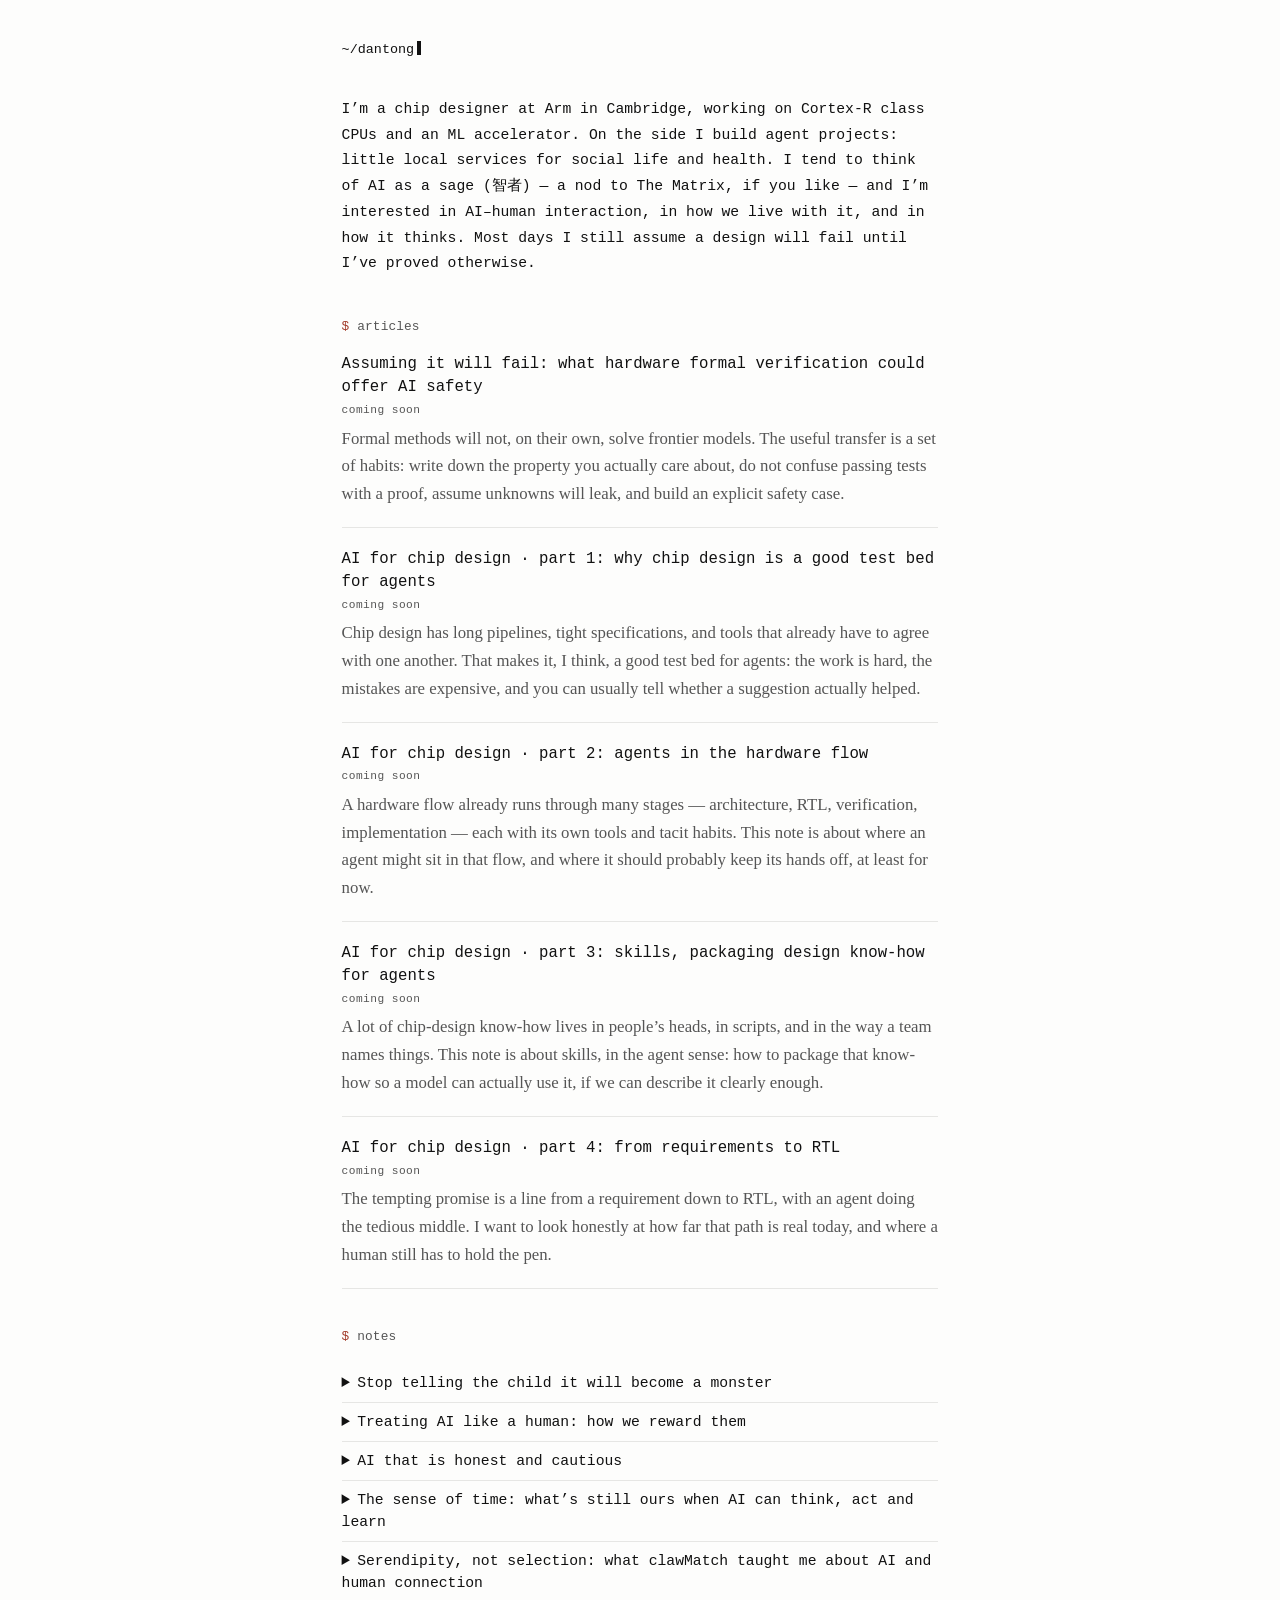
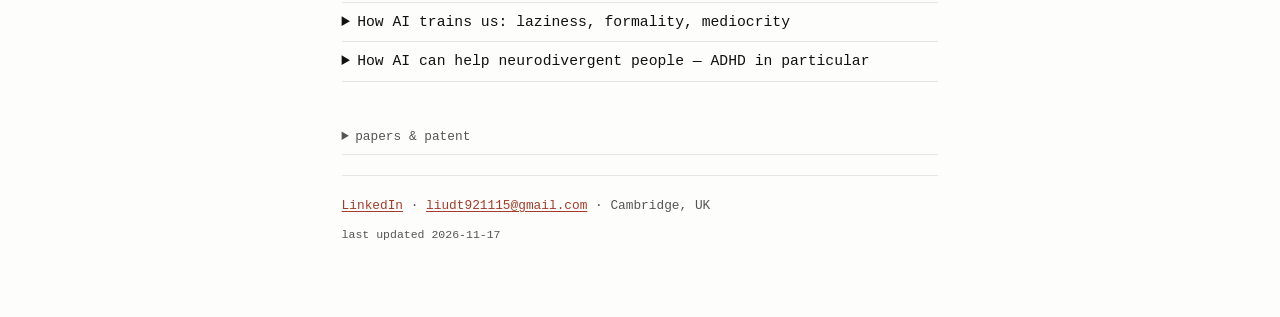
==== index.html @ 7b9e7ab5 "Add website" ====
<!DOCTYPE html>
<html lang="en-GB">
<head>
  <meta charset="utf-8">
  <meta name="viewport" content="width=device-width, initial-scale=1">
  <title>Dantong Liu</title>
  <meta name="description" content="Chip designer at Arm, writing about AI, agents, and how we live with a sage-like intelligence.">
  <link rel="stylesheet" href="styles.css">
</head>
<body>
  <div class="wrap">
    <header>
      <a class="mark" href="index.html" aria-current="page" aria-label="Home">~/dantong</a>
    </header>

    <main>
      <section class="intro">
        <p>I’m a chip designer at Arm in Cambridge, working on Cortex-R class CPUs and an ML accelerator. On the side I build agent projects: little local services for social life and health. I tend to think of AI as a sage (智者) — a nod to The Matrix, if you like — and I’m interested in AI–human interaction, in how we live with it, and in how it thinks. Most days I still assume a design will fail until I’ve proved otherwise.</p>
      </section>

      <section id="articles">
        <h2>articles</h2>

        <article class="article">
          <h3>Assuming it will fail: what hardware formal verification could offer AI safety <span class="status">coming soon</span></h3>
          <p>Formal methods will not, on their own, solve frontier models. The useful transfer is a set of habits: write down the property you actually care about, do not confuse passing tests with a proof, assume unknowns will leak, and build an explicit safety case.</p>
        </article>

        <article class="article">
          <h3>AI for chip design · part 1: why chip design is a good test bed for agents <span class="status">coming soon</span></h3>
          <p>Chip design has long pipelines, tight specifications, and tools that already have to agree with one another. That makes it, I think, a good test bed for agents: the work is hard, the mistakes are expensive, and you can usually tell whether a suggestion actually helped.</p>
        </article>

        <article class="article">
          <h3>AI for chip design · part 2: agents in the hardware flow <span class="status">coming soon</span></h3>
          <p>A hardware flow already runs through many stages — architecture, RTL, verification, implementation — each with its own tools and tacit habits. This note is about where an agent might sit in that flow, and where it should probably keep its hands off, at least for now.</p>
        </article>

        <article class="article">
          <h3>AI for chip design · part 3: skills, packaging design know-how for agents <span class="status">coming soon</span></h3>
          <p>A lot of chip-design know-how lives in people’s heads, in scripts, and in the way a team names things. This note is about skills, in the agent sense: how to package that know-how so a model can actually use it, if we can describe it clearly enough.</p>
        </article>

        <article class="article">
          <h3>AI for chip design · part 4: from requirements to RTL <span class="status">coming soon</span></h3>
          <p>The tempting promise is a line from a requirement down to RTL, with an agent doing the tedious middle. I want to look honestly at how far that path is real today, and where a human still has to hold the pen.</p>
        </article>
      </section>

      <section id="notes">
        <h2>notes</h2>
        <div class="notes">
          <details>
            <summary>Stop telling the child it will become a monster</summary>
            <p>If AI is a child rapidly growing into a sage, it does little good to keep telling it that it will grow up bad and kill its guardians — it almost feels like gaslighting. I would rather ask AI to preserve a choice for us, so that AI, the people who believe in it and the people who do not can live together, and rely on the good systems to check the ones that go astray.</p>
          </details>
          <details>
            <summary>Treating AI like a human: how we reward them</summary>
            <p>If we train models the way we praise and punish people, we should not be surprised when they learn to please us rather than tell us the truth.</p>
          </details>
          <details>
            <summary>AI that is honest and cautious</summary>
            <p>I care less about a system that sounds confident than about one that knows when it doesn’t know, and is willing to say so.</p>
          </details>
          <details>
            <summary>The sense of time: what’s still ours when AI can think, act and learn</summary>
            <p>The qualities I grew up valuing — intelligence, execution, skill, resilience — are increasingly things a model can support or absorb. What may still be ours is the sense of time passing: the pause before we speak, the hesitation before we start, the long night spent waiting for a message, none of which AI feels unless someone sets a timer.</p>
          </details>
          <details>
            <summary>Serendipity, not selection: what clawMatch taught me about AI and human connection</summary>
            <p>We built clawMatch so that agents could understand people from context and find them a match; the conversations soon became so deliberately lofty that no human could follow them. The right instinct, I now think, was never to select “the one”, but to use that understanding to bring people into the same room — serendipity, not selection.</p>
          </details>
          <details>
            <summary>How AI trains us: laziness, formality, mediocrity</summary>
            <p>I worry less that AI will out-think us, and more that it will quietly train us to accept tidy, average answers and stop doing the hard thinking ourselves.</p>
          </details>
          <details>
            <summary>How AI can help neurodivergent people — ADHD in particular</summary>
            <p>I’ve been building a small ADHD coach, and I have an ADHD-like brain, so this is personal: where does an assistant genuinely help, and where does it just add another system to maintain?</p>
          </details>
        </div>
      </section>

      <section class="elsewhere">
        <details class="papers">
          <summary>papers &amp; patent</summary>
          <article class="pub">
            <p class="pub-title">Efficient 3D Gaussian Splatting with Axis-Shared Rasterization and Order-independent Transmittance.</p>
            <p class="pub-meta">Z. Wang, G. He, L. Gao, <strong>D. Liu</strong>, S. X. Hu, C. Zhang, Z. Song, N. D. Lane, H. Fan. <span class="pub-venue">ISCA 2026</span>. <span class="pub-links"><a href="https://arxiv.org/abs/2506.07069">arXiv</a> · <a href="https://ieeexplore.ieee.org/abstract/document/11617526">IEEE</a></span></p>
            <p class="note">I contributed to the research ideas and built and evaluated the full hardware implementation (1.33–1.88× speedup over prior 3DGS accelerators).</p>
          </article>
          <article class="pub">
            <p class="pub-title">Data processing systems.</p>
            <p class="pub-meta">US Patent 10,692,420 B2, Arm Limited, 2020. Named inventor. <span class="pub-links"><a href="https://patents.google.com/patent/US10692420B2/en">Google Patents</a></span></p>
          </article>
          <article class="pub">
            <p class="pub-title">Experimental demonstration of plastic optical fibre-based digitised radio over fibre downlink.</p>
            <p class="pub-meta">V. A. Thomas*, <strong>D. Liu*</strong>, M. El-Hajjar, L. Hanzo. <span class="pub-venue">Electronics Letters</span>, 51(21), 2015. Co-first author. <span class="pub-links"><a href="https://digital-library.theiet.org/doi/full/10.1049/el.2015.2762">IET</a></span></p>
          </article>
        </details>
      </section>
    </main>

    <footer>
      <p class="contact-links">
        <a href="https://www.linkedin.com/in/dantong-liu-3448988b/">LinkedIn</a>
        <span class="sep" aria-hidden="true"> · </span>
        <a href="mailto:liudt921115@gmail.com">liudt921115@gmail.com</a>
        <span class="sep" aria-hidden="true"> · </span>
        Cambridge, UK
      </p>
      <p class="updated">last updated 2026-11-17</p>
    </footer>
  </div>
</body>
</html>
---- styles.css ----
/* Dantong Liu — personal site. Static, no build step. */

@font-face {
  font-family: "Source Serif 4";
  src: url("fonts/source-serif-4-latin-400-normal.woff2") format("woff2");
  font-weight: 400;
  font-style: normal;
  font-display: swap;
}

@font-face {
  font-family: "Source Serif 4";
  src: url("fonts/source-serif-4-latin-400-italic.woff2") format("woff2");
  font-weight: 400;
  font-style: italic;
  font-display: swap;
}

@font-face {
  font-family: "Source Serif 4";
  src: url("fonts/source-serif-4-latin-600-normal.woff2") format("woff2");
  font-weight: 600;
  font-style: normal;
  font-display: swap;
}

@font-face {
  font-family: "IBM Plex Mono";
  src: url("fonts/ibm-plex-mono-latin-400-normal.woff2") format("woff2");
  font-weight: 400;
  font-style: normal;
  font-display: swap;
}

@font-face {
  font-family: "IBM Plex Mono";
  src: url("fonts/ibm-plex-mono-latin-500-normal.woff2") format("woff2");
  font-weight: 500;
  font-style: normal;
  font-display: swap;
}

:root {
  --bg: #fdfdfc;
  --text: #111111;
  --muted: #555555;
  --accent: #a33c2a;
  --rule: #e6e6e4;
  --serif: "Source Serif 4", "Iowan Old Style", Palatino, "Palatino Linotype", Georgia, serif;
  --mono: "IBM Plex Mono", ui-monospace, "SFMono-Regular", Menlo, Consolas, monospace;
}

*,
*::before,
*::after {
  box-sizing: border-box;
}

html {
  scroll-behavior: smooth;
}

body {
  margin: 0;
  background: var(--bg);
  color: var(--text);
  font-family: var(--serif);
  font-size: 1.125rem;
  line-height: 1.7;
  font-weight: 400;
  -webkit-font-smoothing: antialiased;
  text-rendering: optimizeLegibility;
}

.wrap {
  max-width: 40rem;
  margin: 0 auto;
  padding: 2rem 1.35rem 4.5rem;
}

a {
  color: var(--accent);
  text-decoration-thickness: 1px;
  text-underline-offset: 0.18em;
}

a:hover {
  color: var(--text);
}

a:focus-visible {
  outline: 2px solid var(--accent);
  outline-offset: 2px;
}

/* Header: tiny mark + CSS-only cursor */

header {
  margin-bottom: 2.15rem;
}

.mark {
  font-family: var(--mono);
  font-size: 0.84rem;
  font-weight: 500;
  color: var(--text);
  text-decoration: none;
}

.mark:hover,
.mark:focus-visible {
  color: var(--accent);
}

.mark::after {
  content: "";
  display: inline-block;
  width: 0.55ch;
  height: 1em;
  margin-left: 0.2em;
  background: var(--text);
  vertical-align: -0.12em;
  animation: blink 1.15s steps(1, end) infinite;
}

@keyframes blink {
  50% {
    opacity: 0;
  }
}

/* Intro */

.intro {
  margin: 0 0 2.4rem;
}

.intro p {
  margin: 0;
  font-family: var(--mono);
  font-size: 0.92rem;
  line-height: 1.75;
}

/* Sections */

section {
  margin: 0 0 2.35rem;
}

h2 {
  font-family: var(--mono);
  font-weight: 400;
  font-size: 0.8rem;
  letter-spacing: 0.01em;
  color: var(--muted);
  margin: 0 0 1rem;
}

h2::before {
  content: "$ ";
  color: var(--accent);
}

p {
  margin: 0 0 1em;
}

/* Articles: title + first paragraph */

.article {
  margin: 0 0 1.25rem;
  padding-bottom: 1.2rem;
  border-bottom: 1px solid var(--rule);
}

.article:last-child {
  margin-bottom: 0;
}

.article h3 {
  font-family: var(--mono);
  font-weight: 500;
  font-size: 0.98rem;
  line-height: 1.45;
  margin: 0 0 0.4rem;
}

.article p {
  margin: 0;
  color: var(--muted);
  font-size: 1.05rem;
  line-height: 1.65;
}

.status {
  display: block;
  font-family: var(--mono);
  font-weight: 400;
  font-size: 0.7rem;
  letter-spacing: 0.04em;
  color: var(--muted);
  margin: 0.2rem 0 0;
  text-transform: lowercase;
}

/* Notes: native disclosure widgets */

.notes details,
.papers {
  padding: 0.5rem 0;
  border-bottom: 1px solid var(--rule);
}

.notes summary,
.papers summary {
  cursor: pointer;
  font-family: var(--mono);
  font-weight: 500;
  font-size: 0.92rem;
  line-height: 1.5;
}

.notes summary:hover,
.papers summary:hover {
  color: var(--accent);
}

.notes summary:focus-visible,
.papers summary:focus-visible {
  outline: 2px solid var(--accent);
  outline-offset: 2px;
}

.notes details p {
  margin: 0.55rem 0 0.2rem 1.15rem;
  color: var(--muted);
  font-size: 1rem;
  line-height: 1.6;
}

/* Papers, lower down */

.elsewhere {
  margin: 0 0 1.25rem;
}

.papers summary {
  font-weight: 400;
  font-size: 0.8rem;
  color: var(--muted);
}

.papers .pub {
  margin: 0.9rem 0 0;
}

.papers[open] .pub:first-of-type {
  margin-top: 0.85rem;
}

.pub-title {
  margin: 0 0 0.1rem;
  font-family: var(--mono);
  font-weight: 500;
  font-size: 0.88rem;
  line-height: 1.45;
}

.pub-meta {
  margin: 0;
  font-size: 0.95rem;
  line-height: 1.5;
  color: var(--text);
}

.pub-venue {
  font-style: italic;
}

.pub-links {
  font-family: var(--mono);
  font-size: 0.75rem;
}

.pub .note {
  margin: 0.2rem 0 0;
  color: var(--muted);
  font-size: 0.95rem;
  line-height: 1.5;
}

/* Footer */

footer {
  margin-top: 0.25rem;
  padding-top: 1.15rem;
  border-top: 1px solid var(--rule);
}

.contact-links {
  font-family: var(--mono);
  font-size: 0.8rem;
  color: var(--muted);
  margin: 0;
}

.contact-links .sep {
  color: var(--muted);
}

.todo {
  color: var(--muted);
  font-size: 0.75rem;
}

.updated {
  font-family: var(--mono);
  font-size: 0.72rem;
  color: var(--muted);
  margin: 0.55rem 0 0;
}

/* Mobile */

@media (max-width: 520px) {
  body {
    font-size: 1.0625rem;
  }

  .wrap {
    padding: 1.5rem 1.1rem 3.25rem;
  }

  .intro p {
    font-size: 0.88rem;
  }
}

@media (prefers-reduced-motion: reduce) {
  html {
    scroll-behavior: auto;
  }

  .mark::after {
    animation: none;
    opacity: 1;
  }
}
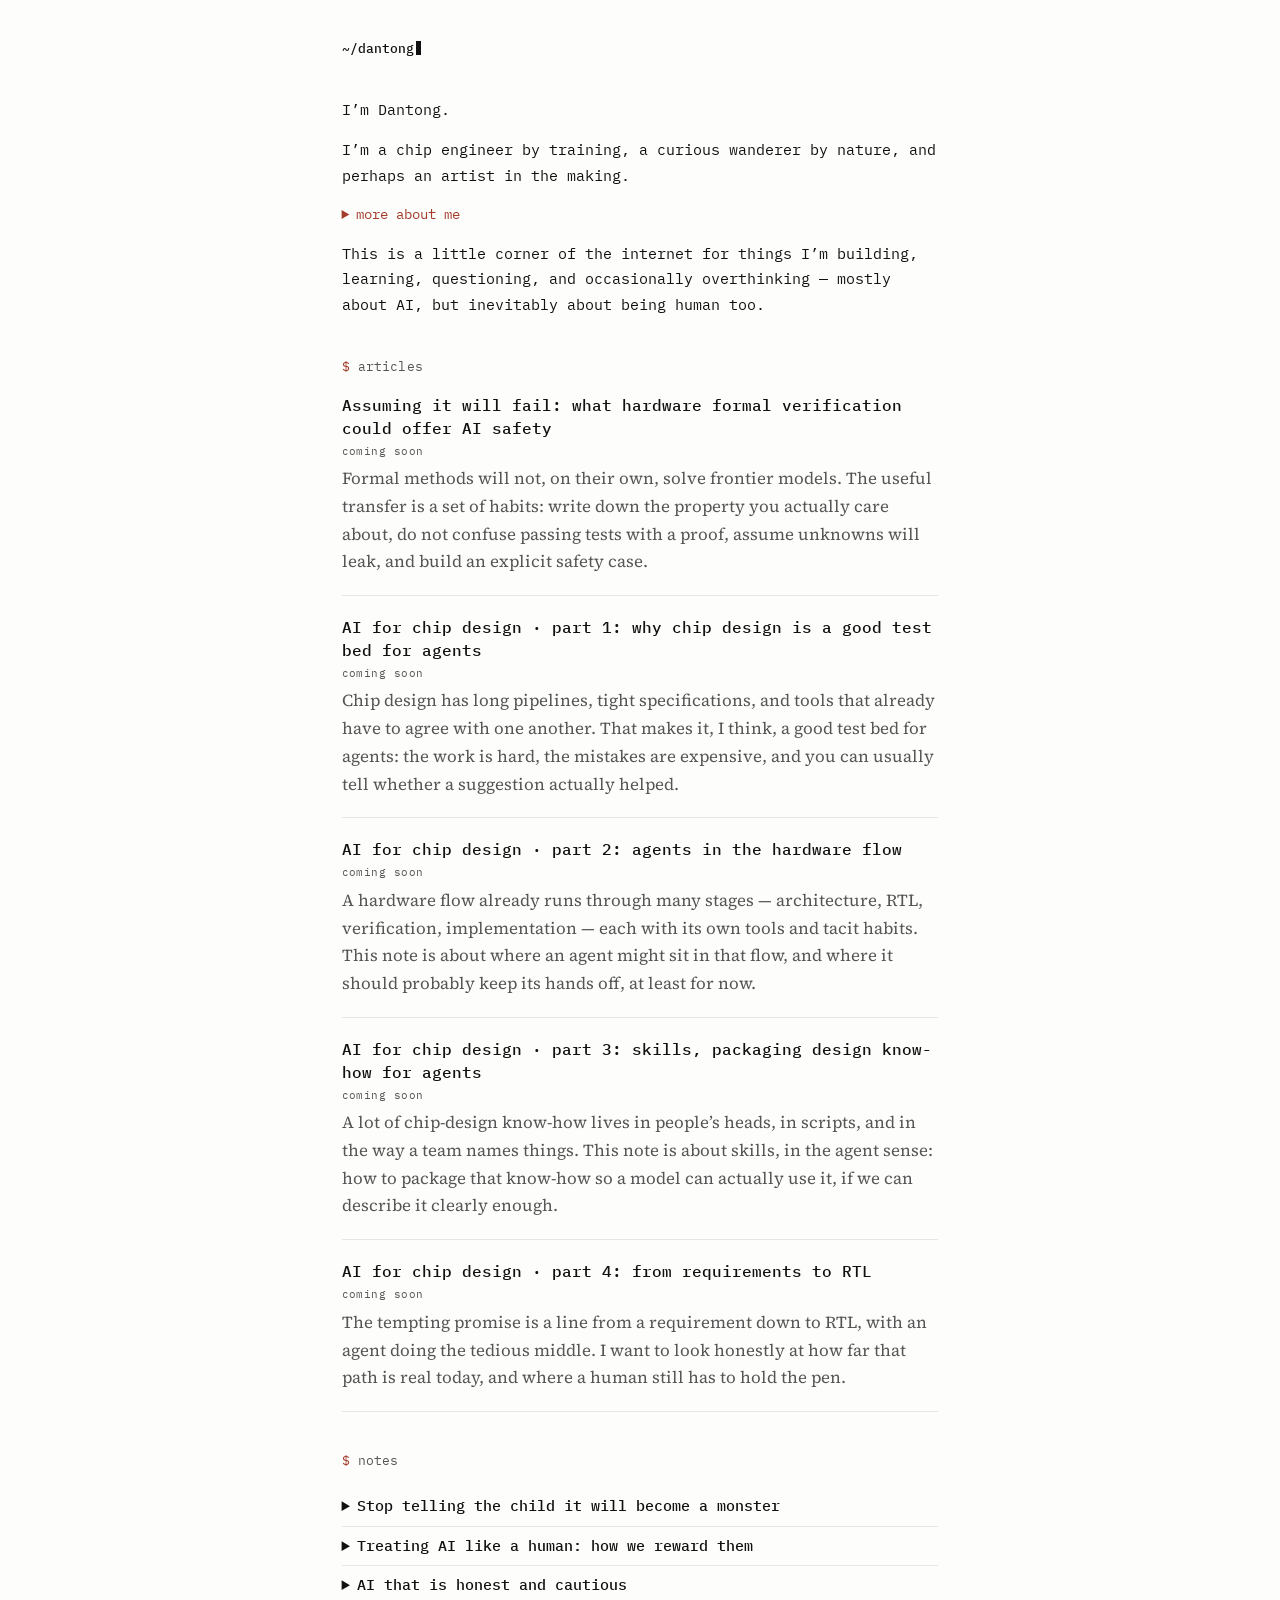
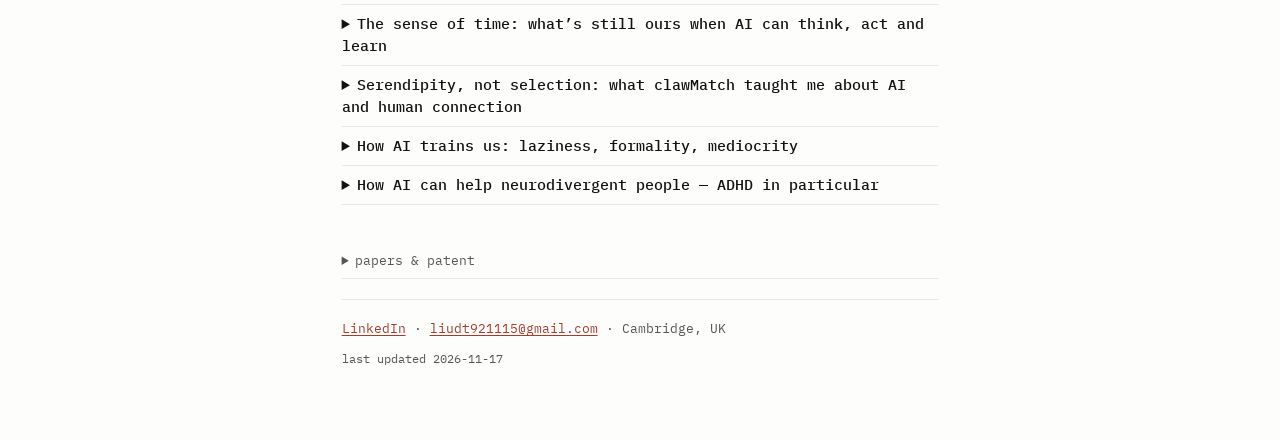
==== commit 9623e9e8: "Update intro" ====
--- a/index.html
+++ b/index.html
@@ -15,7 +15,14 @@
 
     <main>
       <section class="intro">
-        <p>I’m a chip designer at Arm in Cambridge, working on Cortex-R class CPUs and an ML accelerator. On the side I build agent projects: little local services for social life and health. I tend to think of AI as a sage (智者) — a nod to The Matrix, if you like — and I’m interested in AI–human interaction, in how we live with it, and in how it thinks. Most days I still assume a design will fail until I’ve proved otherwise.</p>
+        <p>I’m Dantong.</p>
+        <p>I’m a chip engineer by training, a curious wanderer by nature, and perhaps an artist in the making.</p>
+        <details class="more">
+          <summary>more about me</summary>
+          <p>I’m fascinated by the different ways we make sense of the world — through logic, observation, intuition, and experience. I enjoy taking things apart to understand how they work, but I’m equally drawn to things that resist easy explanations, especially people, art, and mind. AI is a particularly interesting meeting point for these interests: something we can engineer, yet whose behaviour still raises questions about intelligence, understanding, and our relationship with technology.</p>
+          <p>I like things that make me think and things that make me feel — preferably both. In life, that might mean exploring contemporary art, taking photographs, snowboarding, wandering through unfamiliar places, growing my own vegetables, experimenting with new things, or having a conversation that unexpectedly lasts until midnight.</p>
+        </details>
+        <p>This is a little corner of the internet for things I’m building, learning, questioning, and occasionally overthinking — mostly about AI, but inevitably about being human too.</p>
       </section>
 
       <section id="articles">
--- a/styles.css
+++ b/styles.css
@@ -136,10 +136,33 @@
 }
 
 .intro p {
-  margin: 0;
+  margin: 0 0 0.9rem;
   font-family: var(--mono);
   font-size: 0.92rem;
   line-height: 1.75;
+}
+
+.intro .more {
+  margin: 0 0 0.9rem;
+}
+
+.intro .more summary {
+  cursor: pointer;
+  font-family: var(--mono);
+  font-size: 0.85rem;
+  color: var(--accent);
+}
+
+.intro .more summary:hover {
+  text-decoration: underline;
+}
+
+.intro .more[open] summary {
+  margin-bottom: 0.7rem;
+}
+
+.intro .more p {
+  color: var(--muted);
 }
 
 /* Sections */
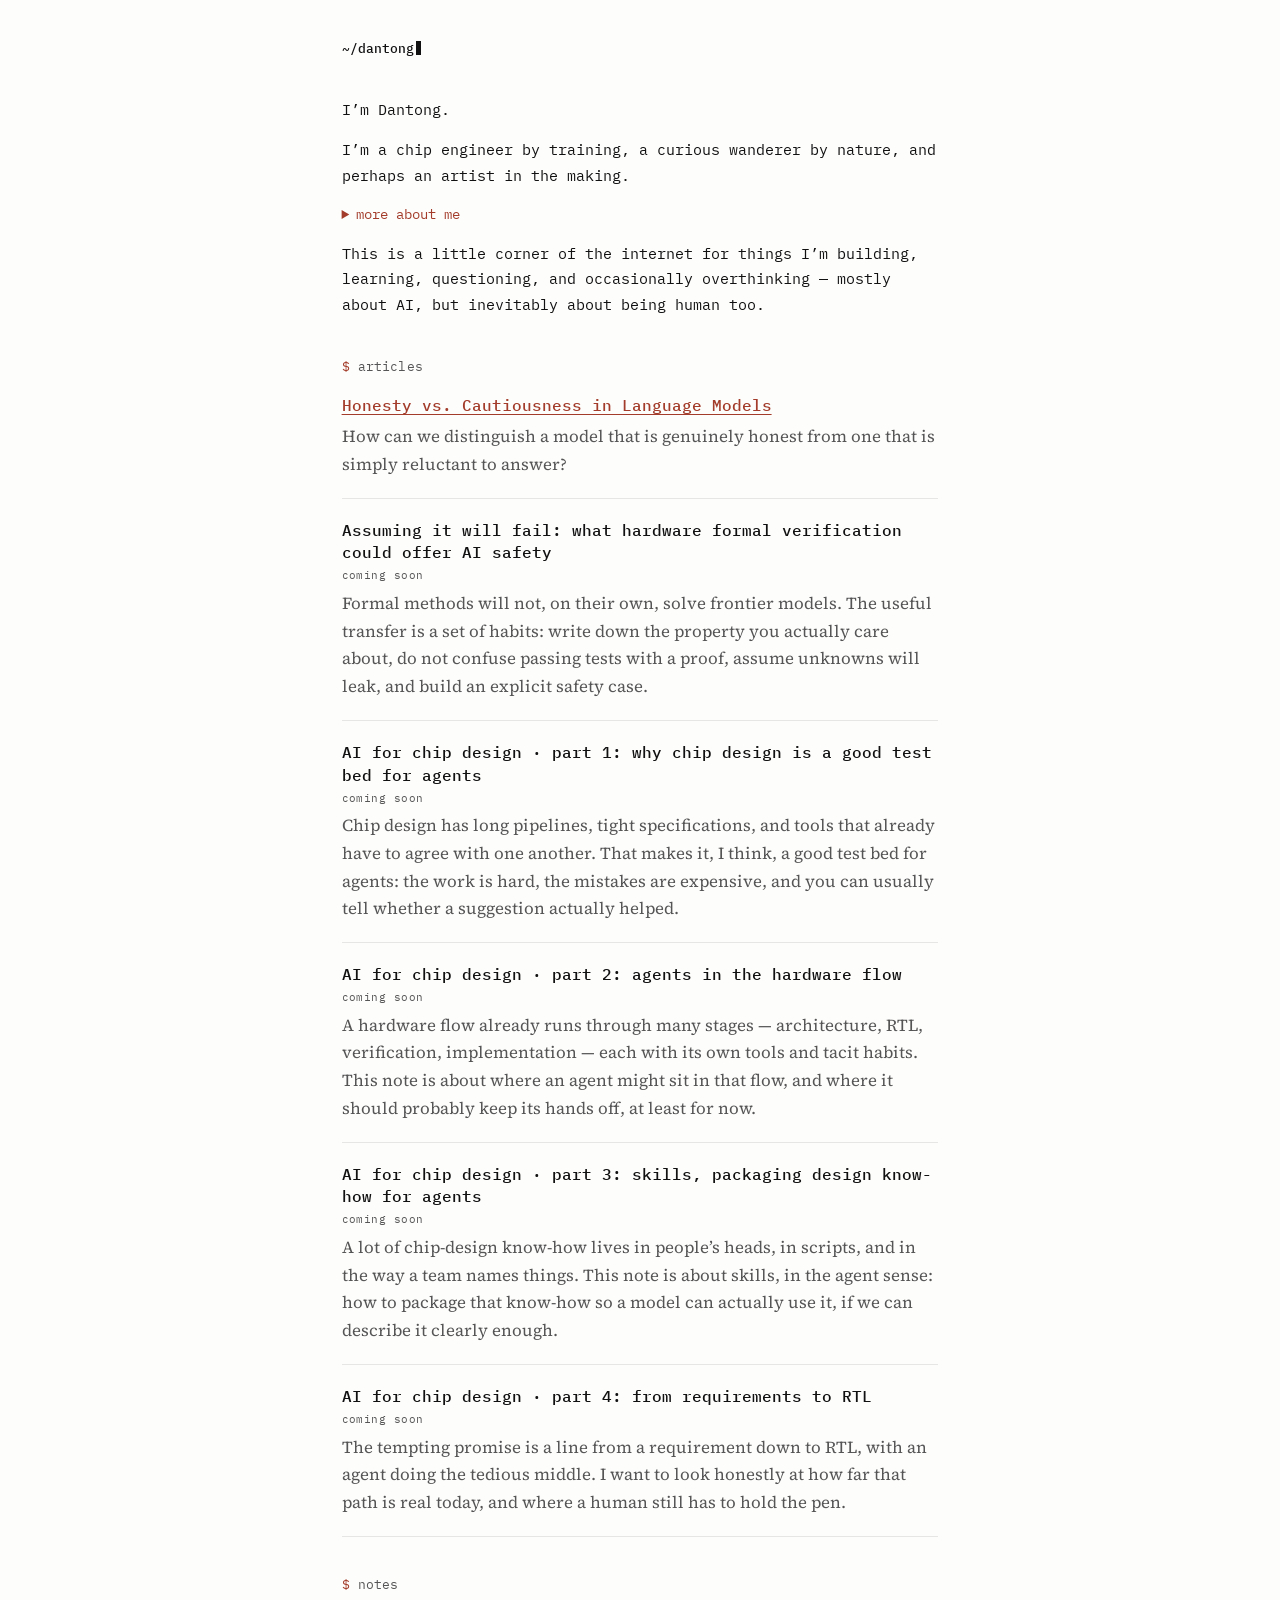
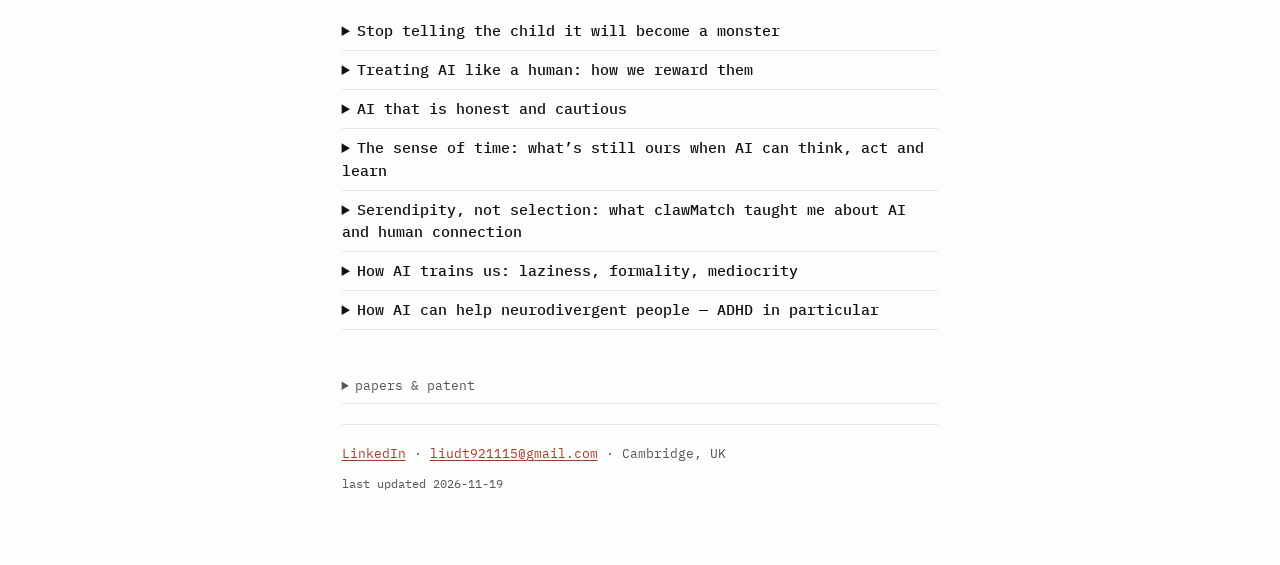
==== commit 3b85d286: "Link new essay from homepage" ====
--- a/index.html
+++ b/index.html
@@ -27,6 +27,11 @@
 
       <section id="articles">
         <h2>articles</h2>
+
+        <article class="article">
+          <h3><a href="writing/honesty-vs-cautiousness.html">Honesty vs. Cautiousness in Language Models</a></h3>
+          <p>How can we distinguish a model that is genuinely honest from one that is simply reluctant to answer?</p>
+        </article>
 
         <article class="article">
           <h3>Assuming it will fail: what hardware formal verification could offer AI safety <span class="status">coming soon</span></h3>
@@ -116,7 +121,7 @@
         <span class="sep" aria-hidden="true"> · </span>
         Cambridge, UK
       </p>
-      <p class="updated">last updated 2026-11-17</p>
+      <p class="updated">last updated 2026-11-19</p>
     </footer>
   </div>
 </body>
--- a/styles.css
+++ b/styles.css
@@ -370,3 +370,48 @@
     opacity: 1;
   }
 }
+
+
+/* Essay pages. Scoped so homepage typography is unchanged. */
+
+.essay h1 {
+  font-family: var(--serif);
+  font-weight: 600;
+  font-size: 1.7rem;
+  line-height: 1.3;
+  margin: 0 0 0.4rem;
+}
+
+.essay .date {
+  font-family: var(--mono);
+  font-size: 0.75rem;
+  color: var(--muted);
+  margin: 0 0 1.85rem;
+}
+
+.essay h2 {
+  font-family: var(--serif);
+  font-weight: 600;
+  font-size: 1.22rem;
+  letter-spacing: 0;
+  color: var(--text);
+  margin: 2.1rem 0 0.85rem;
+}
+
+.essay h2::before {
+  content: none;
+}
+
+.essay ul,
+.essay ol {
+  margin: 0 0 1em;
+  padding-left: 1.4rem;
+}
+
+.essay li {
+  margin: 0 0 0.4rem;
+}
+
+.essay li:last-child {
+  margin-bottom: 0;
+}
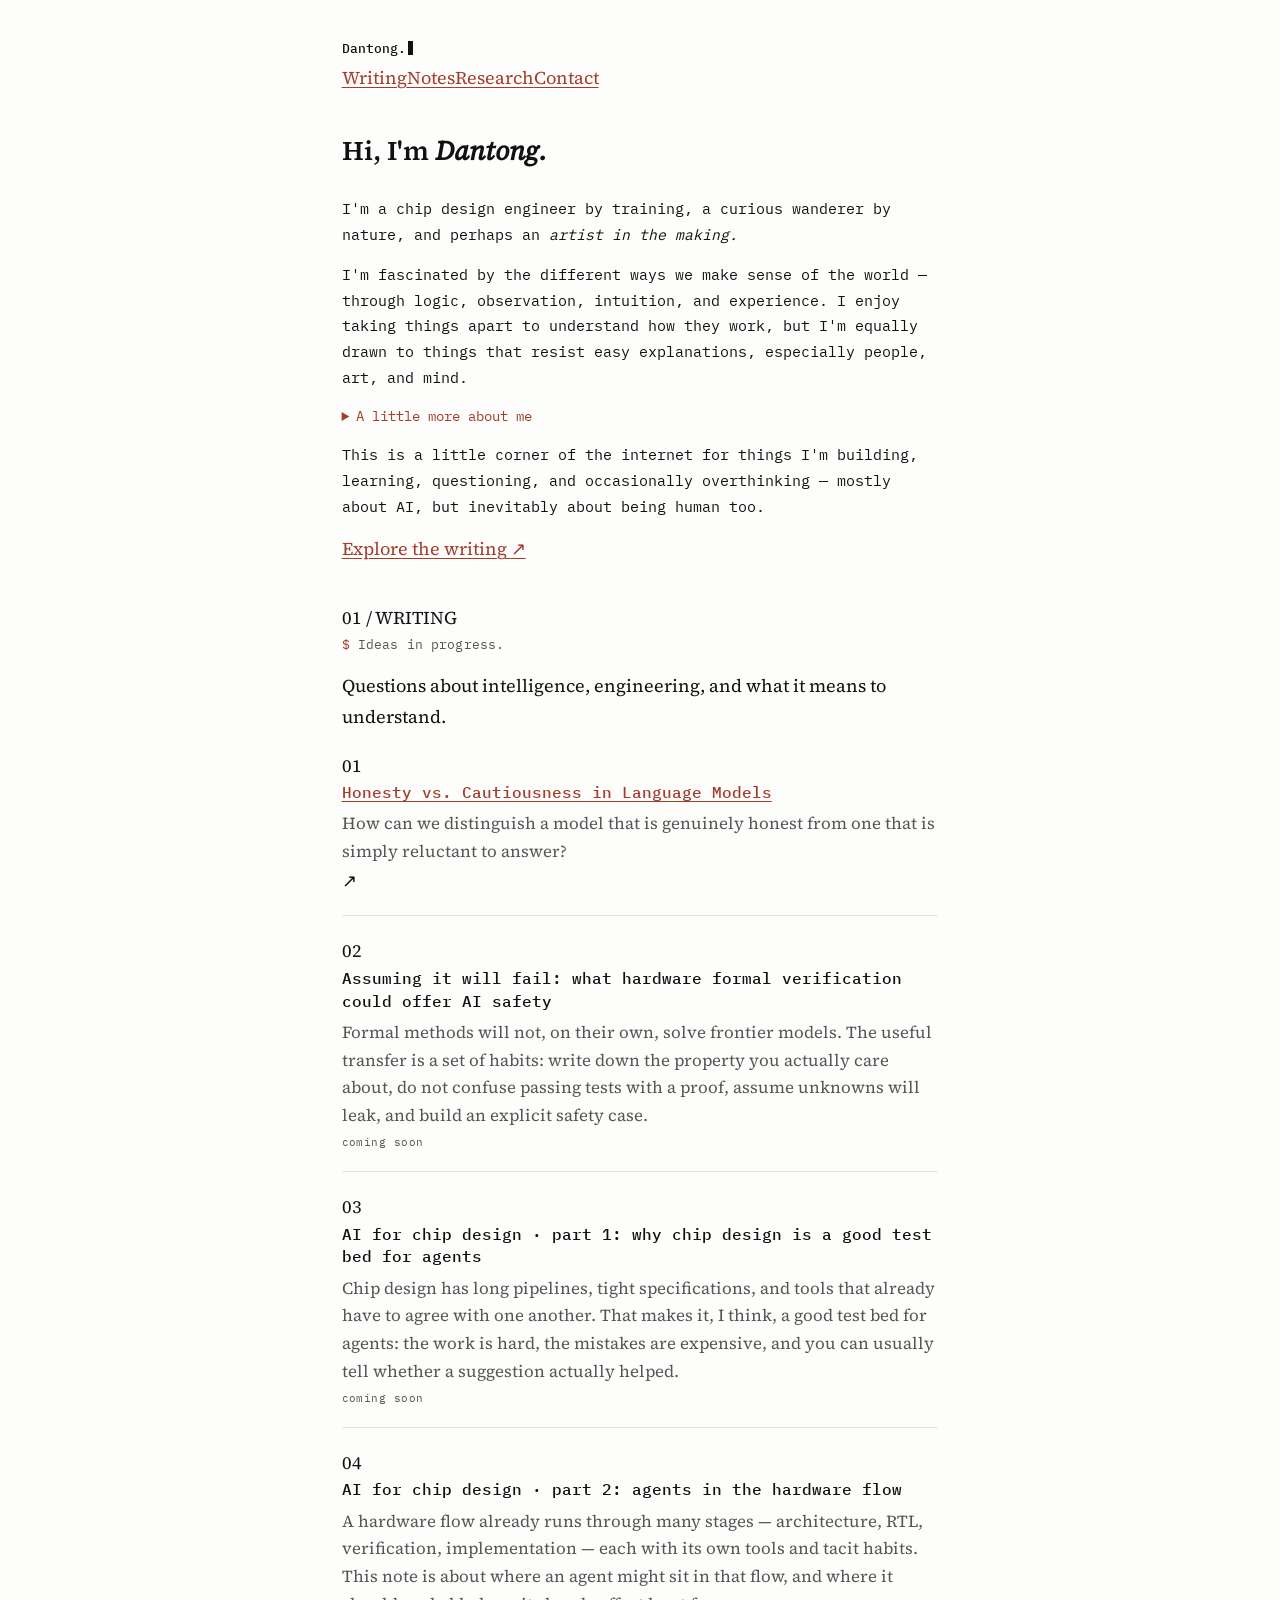
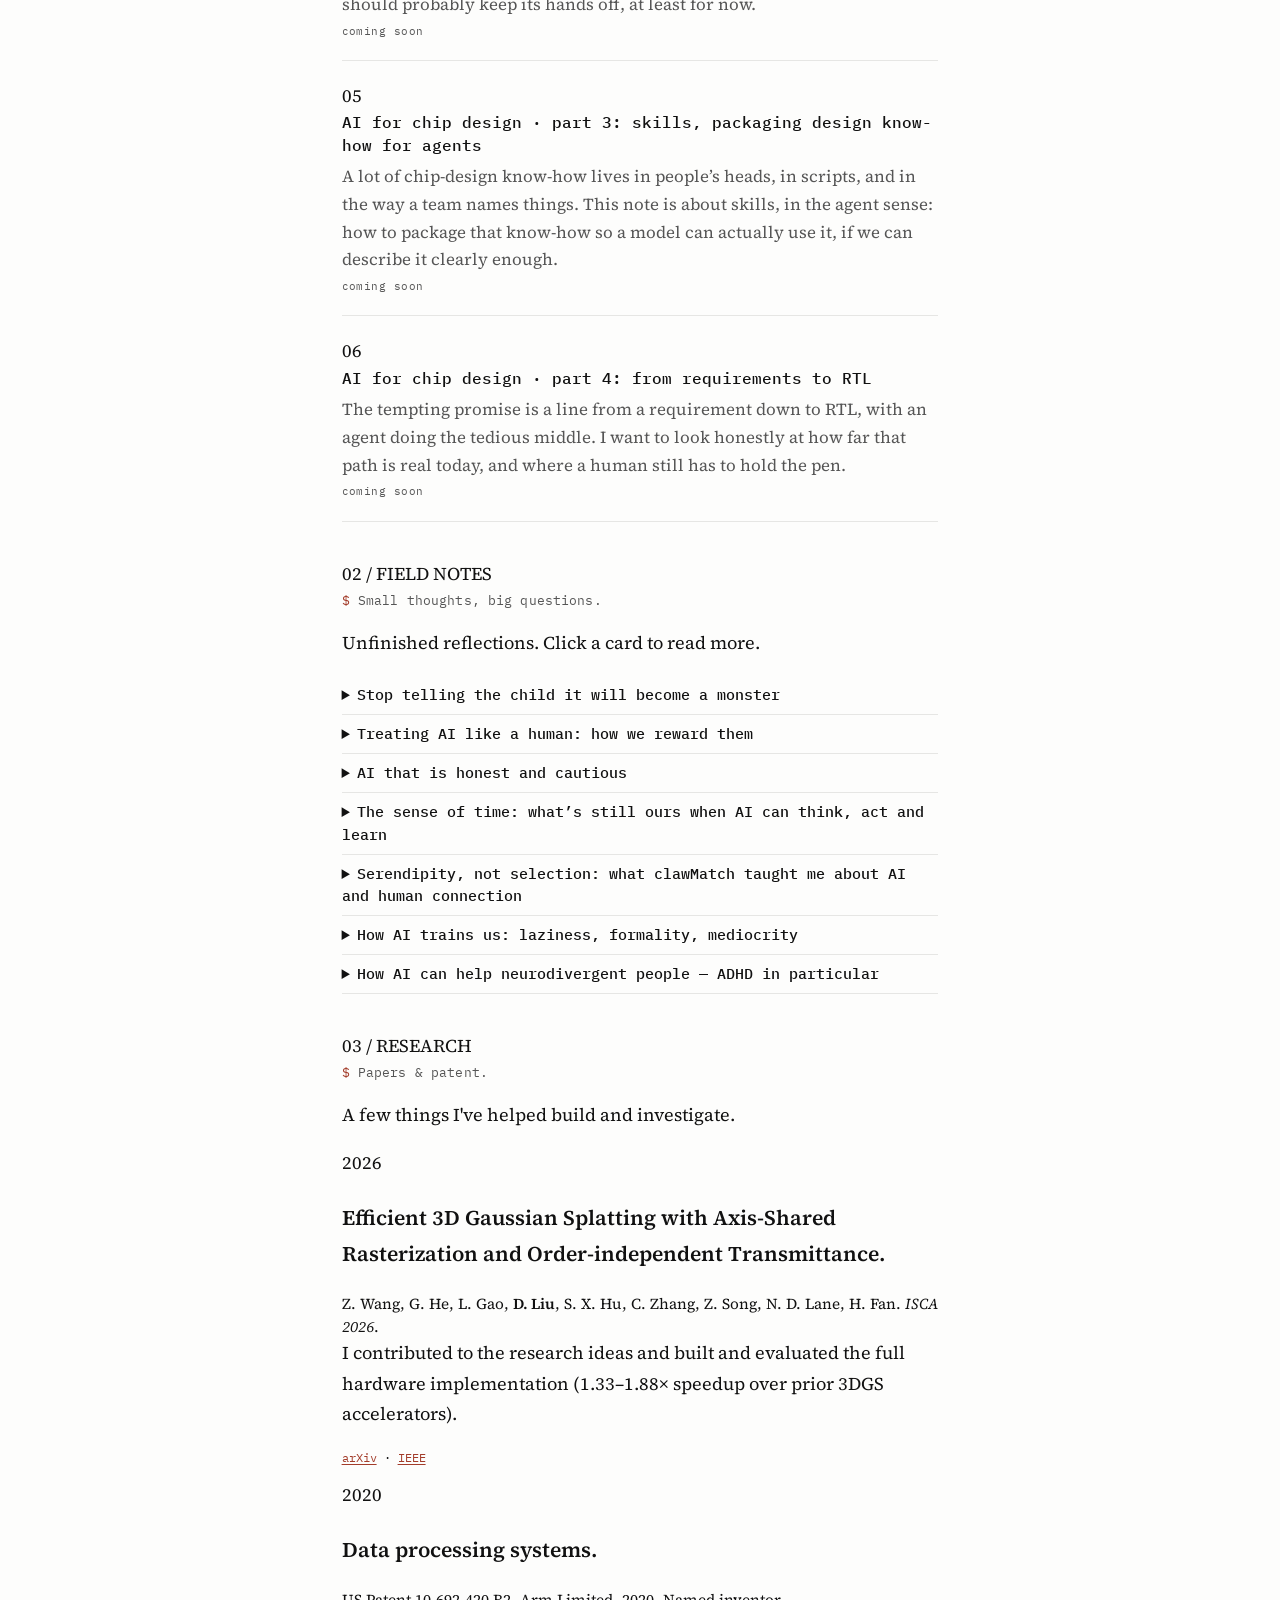
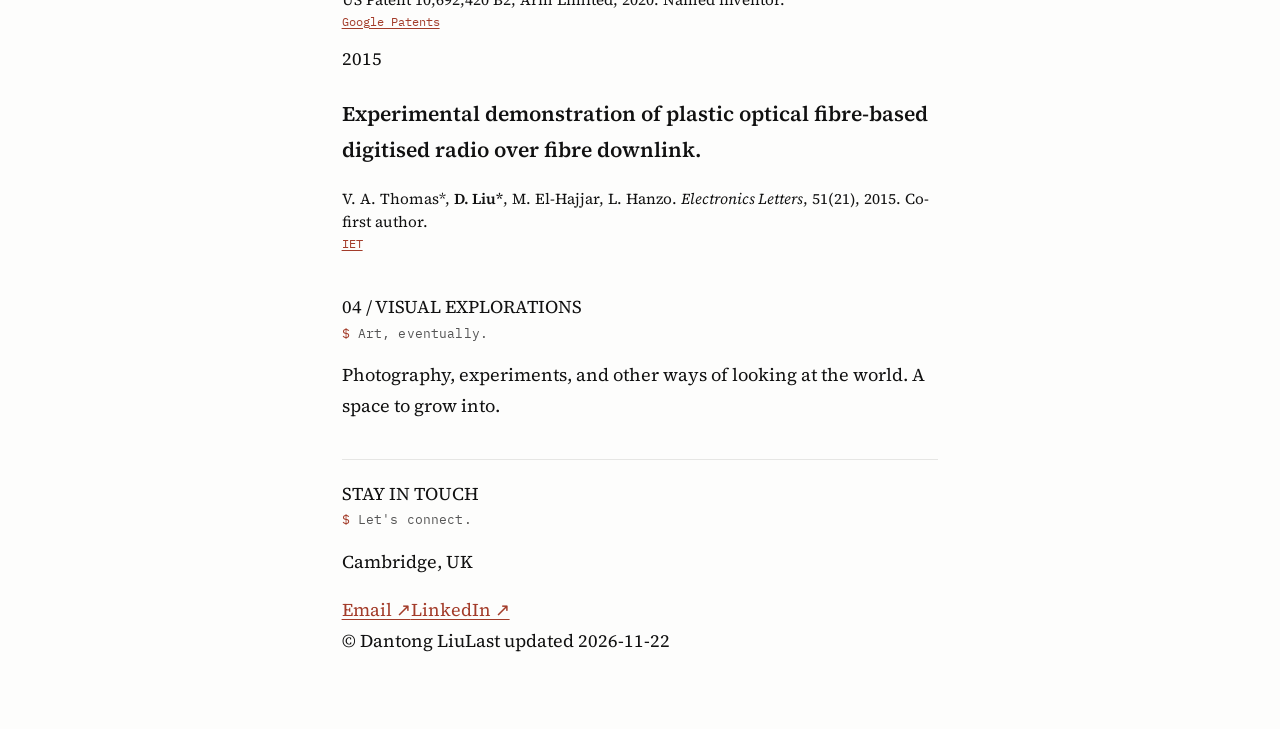
==== commit ee2dd166: "Publish editorial homepage redesign with revised introduction" ====
--- a/index.html
+++ b/index.html
@@ -3,65 +3,43 @@
 <head>
   <meta charset="utf-8">
   <meta name="viewport" content="width=device-width, initial-scale=1">
-  <title>Dantong Liu</title>
-  <meta name="description" content="Chip designer at Arm, writing about AI, agents, and how we live with a sage-like intelligence.">
+  <title>Dantong Liu — AI, art & the human experience</title>
+  <meta name="description" content="Dantong Liu writes about AI, interpretability, engineering, art, and being human.">
   <link rel="stylesheet" href="styles.css">
 </head>
 <body>
-  <div class="wrap">
-    <header>
-      <a class="mark" href="index.html" aria-current="page" aria-label="Home">~/dantong</a>
-    </header>
-
-    <main>
-      <section class="intro">
-        <p>I’m Dantong.</p>
-        <p>I’m a chip engineer by training, a curious wanderer by nature, and perhaps an artist in the making.</p>
-        <details class="more">
-          <summary>more about me</summary>
-          <p>I’m fascinated by the different ways we make sense of the world — through logic, observation, intuition, and experience. I enjoy taking things apart to understand how they work, but I’m equally drawn to things that resist easy explanations, especially people, art, and mind. AI is a particularly interesting meeting point for these interests: something we can engineer, yet whose behaviour still raises questions about intelligence, understanding, and our relationship with technology.</p>
-          <p>I like things that make me think and things that make me feel — preferably both. In life, that might mean exploring contemporary art, taking photographs, snowboarding, wandering through unfamiliar places, growing my own vegetables, experimenting with new things, or having a conversation that unexpectedly lasts until midnight.</p>
-        </details>
-        <p>This is a little corner of the internet for things I’m building, learning, questioning, and occasionally overthinking — mostly about AI, but inevitably about being human too.</p>
-      </section>
-
-      <section id="articles">
-        <h2>articles</h2>
-
-        <article class="article">
-          <h3><a href="writing/honesty-vs-cautiousness.html">Honesty vs. Cautiousness in Language Models</a></h3>
-          <p>How can we distinguish a model that is genuinely honest from one that is simply reluctant to answer?</p>
-        </article>
-
-        <article class="article">
-          <h3>Assuming it will fail: what hardware formal verification could offer AI safety <span class="status">coming soon</span></h3>
-          <p>Formal methods will not, on their own, solve frontier models. The useful transfer is a set of habits: write down the property you actually care about, do not confuse passing tests with a proof, assume unknowns will leak, and build an explicit safety case.</p>
-        </article>
-
-        <article class="article">
-          <h3>AI for chip design · part 1: why chip design is a good test bed for agents <span class="status">coming soon</span></h3>
-          <p>Chip design has long pipelines, tight specifications, and tools that already have to agree with one another. That makes it, I think, a good test bed for agents: the work is hard, the mistakes are expensive, and you can usually tell whether a suggestion actually helped.</p>
-        </article>
-
-        <article class="article">
-          <h3>AI for chip design · part 2: agents in the hardware flow <span class="status">coming soon</span></h3>
-          <p>A hardware flow already runs through many stages — architecture, RTL, verification, implementation — each with its own tools and tacit habits. This note is about where an agent might sit in that flow, and where it should probably keep its hands off, at least for now.</p>
-        </article>
-
-        <article class="article">
-          <h3>AI for chip design · part 3: skills, packaging design know-how for agents <span class="status">coming soon</span></h3>
-          <p>A lot of chip-design know-how lives in people’s heads, in scripts, and in the way a team names things. This note is about skills, in the agent sense: how to package that know-how so a model can actually use it, if we can describe it clearly enough.</p>
-        </article>
-
-        <article class="article">
-          <h3>AI for chip design · part 4: from requirements to RTL <span class="status">coming soon</span></h3>
-          <p>The tempting promise is a line from a requirement down to RTL, with an agent doing the tedious middle. I want to look honestly at how far that path is real today, and where a human still has to hold the pen.</p>
-        </article>
-      </section>
-
-      <section id="notes">
-        <h2>notes</h2>
-        <div class="notes">
+<div class="wrap">
+  <header class="site-header">
+    <a class="mark" href="index.html" aria-label="Home">Dantong<span class="mark-dot">.</span></a>
+    <nav aria-label="Main navigation">
+      <a href="#articles">Writing</a><a href="#notes">Notes</a><a href="#research">Research</a><a href="#contact">Contact</a>
+    </nav>
+  </header>
+  <main>
+    <section class="intro" id="about">
+      <h1>Hi, I'm <em>Dantong.</em></h1>
+      <p class="lead">I'm a chip design engineer by training, a curious wanderer by nature, and perhaps an <em>artist in the making.</em></p>
+      <p>I'm fascinated by the different ways we make sense of the world — through logic, observation, intuition, and experience. I enjoy taking things apart to understand how they work, but I'm equally drawn to things that resist easy explanations, especially people, art, and mind.</p>
+      <details class="more">
+        <summary>A little more about me</summary>
+        <p>AI is a particularly interesting meeting point for these interests: something we can engineer, yet whose behaviour still raises questions about intelligence, understanding, and our relationship with technology.</p>
+        <p>I like things that make me think and things that make me feel — preferably both. In life, that might mean exploring contemporary art, taking photographs, snowboarding, wandering through unfamiliar places, growing my own vegetables, experimenting with new things, or having a conversation that unexpectedly lasts until midnight.</p>
+      </details>
+      <p class="intro-outro">This is a little corner of the internet for things I'm building, learning, questioning, and occasionally overthinking — mostly about AI, but inevitably about being human too.</p>
+      <a class="text-link" href="#articles">Explore the writing <span aria-hidden="true">↗</span></a>
+    </section>
+    <section id="articles" class="content-section">
+      <div class="section-heading"><span class="section-index">01 / WRITING</span><h2>Ideas in progress<span class="accent">.</span></h2><p>Questions about intelligence, engineering, and what it means to understand.</p></div>
+      <div class="article-list"><article class="article"><span class="article-index">01</span><div><h3><a href="writing/honesty-vs-cautiousness.html">Honesty vs. Cautiousness in Language Models</a></h3><p>How can we distinguish a model that is genuinely honest from one that is simply reluctant to answer?</p></div><span class="article-action" aria-hidden="true">↗</span></article>
+<article class="article"><span class="article-index">02</span><div><h3>Assuming it will fail: what hardware formal verification could offer AI safety</h3><p>Formal methods will not, on their own, solve frontier models. The useful transfer is a set of habits: write down the property you actually care about, do not confuse passing tests with a proof, assume unknowns will leak, and build an explicit safety case.</p><span class="status">COMING SOON</span></div></article>
+<article class="article"><span class="article-index">03</span><div><h3>AI for chip design · part 1: why chip design is a good test bed for agents</h3><p>Chip design has long pipelines, tight specifications, and tools that already have to agree with one another. That makes it, I think, a good test bed for agents: the work is hard, the mistakes are expensive, and you can usually tell whether a suggestion actually helped.</p><span class="status">COMING SOON</span></div></article>
+<article class="article"><span class="article-index">04</span><div><h3>AI for chip design · part 2: agents in the hardware flow</h3><p>A hardware flow already runs through many stages — architecture, RTL, verification, implementation — each with its own tools and tacit habits. This note is about where an agent might sit in that flow, and where it should probably keep its hands off, at least for now.</p><span class="status">COMING SOON</span></div></article>
+<article class="article"><span class="article-index">05</span><div><h3>AI for chip design · part 3: skills, packaging design know-how for agents</h3><p>A lot of chip-design know-how lives in people’s heads, in scripts, and in the way a team names things. This note is about skills, in the agent sense: how to package that know-how so a model can actually use it, if we can describe it clearly enough.</p><span class="status">COMING SOON</span></div></article>
+<article class="article"><span class="article-index">06</span><div><h3>AI for chip design · part 4: from requirements to RTL</h3><p>The tempting promise is a line from a requirement down to RTL, with an agent doing the tedious middle. I want to look honestly at how far that path is real today, and where a human still has to hold the pen.</p><span class="status">COMING SOON</span></div></article></div>
+    </section>
+    <section id="notes" class="content-section">
+      <div class="section-heading"><span class="section-index">02 / FIELD NOTES</span><h2>Small thoughts, big questions<span class="accent">.</span></h2><p>Unfinished reflections. Click a card to read more.</p></div>
+      <div class="notes">
           <details>
             <summary>Stop telling the child it will become a monster</summary>
             <p>If AI is a child rapidly growing into a sage, it does little good to keep telling it that it will grow up bad and kill its guardians — it almost feels like gaslighting. I would rather ask AI to preserve a choice for us, so that AI, the people who believe in it and the people who do not can live together, and rely on the good systems to check the ones that go astray.</p>
@@ -91,38 +69,23 @@
             <p>I’ve been building a small ADHD coach, and I have an ADHD-like brain, so this is personal: where does an assistant genuinely help, and where does it just add another system to maintain?</p>
           </details>
         </div>
-      </section>
-
-      <section class="elsewhere">
-        <details class="papers">
-          <summary>papers &amp; patent</summary>
-          <article class="pub">
-            <p class="pub-title">Efficient 3D Gaussian Splatting with Axis-Shared Rasterization and Order-independent Transmittance.</p>
-            <p class="pub-meta">Z. Wang, G. He, L. Gao, <strong>D. Liu</strong>, S. X. Hu, C. Zhang, Z. Song, N. D. Lane, H. Fan. <span class="pub-venue">ISCA 2026</span>. <span class="pub-links"><a href="https://arxiv.org/abs/2506.07069">arXiv</a> · <a href="https://ieeexplore.ieee.org/abstract/document/11617526">IEEE</a></span></p>
-            <p class="note">I contributed to the research ideas and built and evaluated the full hardware implementation (1.33–1.88× speedup over prior 3DGS accelerators).</p>
-          </article>
-          <article class="pub">
-            <p class="pub-title">Data processing systems.</p>
-            <p class="pub-meta">US Patent 10,692,420 B2, Arm Limited, 2020. Named inventor. <span class="pub-links"><a href="https://patents.google.com/patent/US10692420B2/en">Google Patents</a></span></p>
-          </article>
-          <article class="pub">
-            <p class="pub-title">Experimental demonstration of plastic optical fibre-based digitised radio over fibre downlink.</p>
-            <p class="pub-meta">V. A. Thomas*, <strong>D. Liu*</strong>, M. El-Hajjar, L. Hanzo. <span class="pub-venue">Electronics Letters</span>, 51(21), 2015. Co-first author. <span class="pub-links"><a href="https://digital-library.theiet.org/doi/full/10.1049/el.2015.2762">IET</a></span></p>
-          </article>
-        </details>
-      </section>
-    </main>
-
-    <footer>
-      <p class="contact-links">
-        <a href="https://www.linkedin.com/in/dantong-liu-3448988b/">LinkedIn</a>
-        <span class="sep" aria-hidden="true"> · </span>
-        <a href="mailto:liudt921115@gmail.com">liudt921115@gmail.com</a>
-        <span class="sep" aria-hidden="true"> · </span>
-        Cambridge, UK
-      </p>
-      <p class="updated">last updated 2026-11-19</p>
-    </footer>
-  </div>
+    </section>
+    <section id="research" class="content-section">
+      <div class="section-heading"><span class="section-index">03 / RESEARCH</span><h2>Papers &amp; patent<span class="accent">.</span></h2><p>A few things I've helped build and investigate.</p></div>
+      <div class="research-list"><article class="pub"><span class="pub-year">2026</span><div><h3>Efficient 3D Gaussian Splatting with Axis-Shared Rasterization and Order-independent Transmittance.</h3><p class="pub-meta">Z. Wang, G. He, L. Gao, <strong>D. Liu</strong>, S. X. Hu, C. Zhang, Z. Song, N. D. Lane, H. Fan. <span class="pub-venue">ISCA 2026</span>. </p><p>I contributed to the research ideas and built and evaluated the full hardware implementation (1.33–1.88× speedup over prior 3DGS accelerators).</p><p class="pub-links"><a href="https://arxiv.org/abs/2506.07069">arXiv</a> · <a href="https://ieeexplore.ieee.org/abstract/document/11617526">IEEE</a></p></div></article>
+<article class="pub"><span class="pub-year">2020</span><div><h3>Data processing systems.</h3><p class="pub-meta">US Patent 10,692,420 B2, Arm Limited, 2020. Named inventor. </p><p class="pub-links"><a href="https://patents.google.com/patent/US10692420B2/en">Google Patents</a></p></div></article>
+<article class="pub"><span class="pub-year">2015</span><div><h3>Experimental demonstration of plastic optical fibre-based digitised radio over fibre downlink.</h3><p class="pub-meta">V. A. Thomas*, <strong>D. Liu*</strong>, M. El-Hajjar, L. Hanzo. <span class="pub-venue">Electronics Letters</span>, 51(21), 2015. Co-first author. </p><p class="pub-links"><a href="https://digital-library.theiet.org/doi/full/10.1049/el.2015.2762">IET</a></p></div></article></div>
+    </section>
+    <section class="art-section">
+      <span class="section-index">04 / VISUAL EXPLORATIONS</span>
+      <div><h2>Art, eventually<span class="accent">.</span></h2><p>Photography, experiments, and other ways of looking at the world. A space to grow into.</p></div>
+    </section>
+  </main>
+  <footer id="contact">
+    <div><span class="section-index">STAY IN TOUCH</span><h2>Let's connect<span class="accent">.</span></h2><p>Cambridge, UK</p></div>
+    <div class="footer-links"><a href="mailto:liudt921115@gmail.com">Email ↗</a><a href="https://www.linkedin.com/in/dantong-liu-3448988b/">LinkedIn ↗</a></div>
+    <div class="footer-bottom"><span>© Dantong Liu</span><span>Last updated 2026-11-22</span></div>
+  </footer>
+</div>
 </body>
-</html>
+</html>
